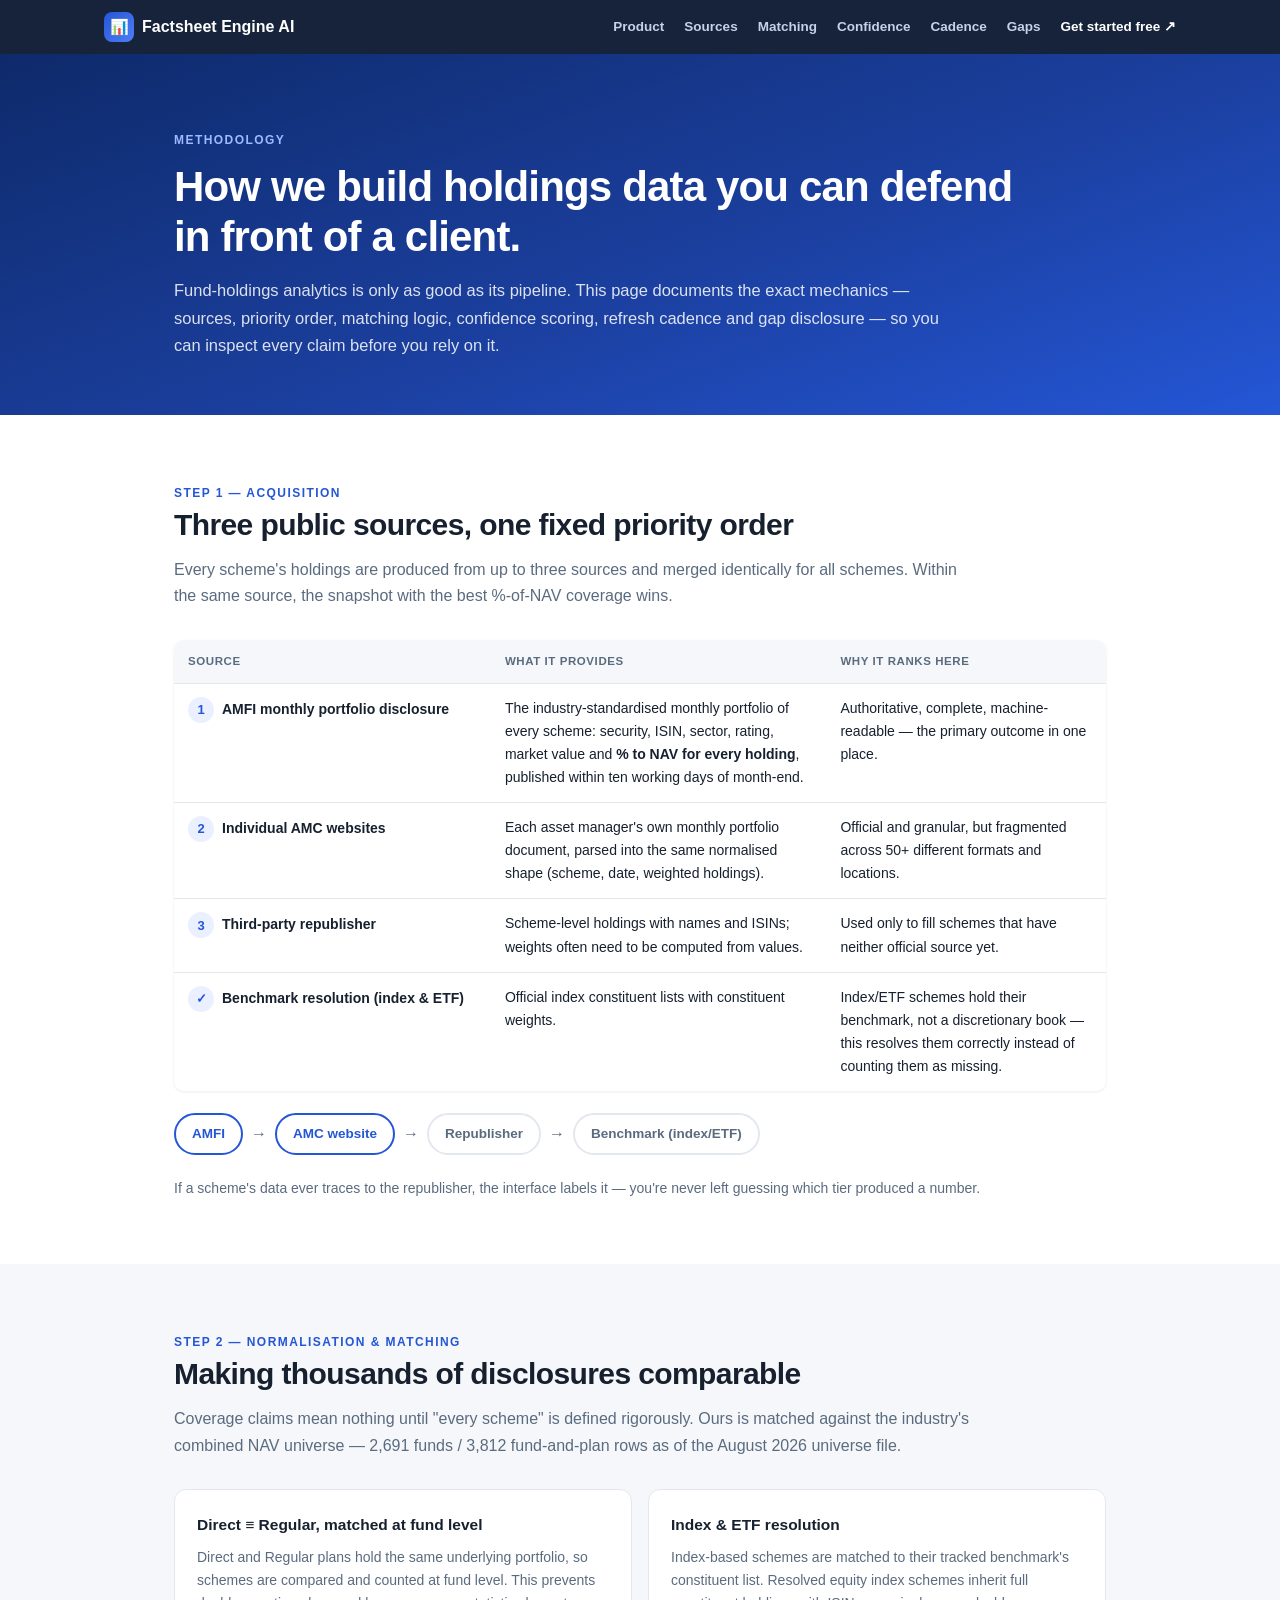
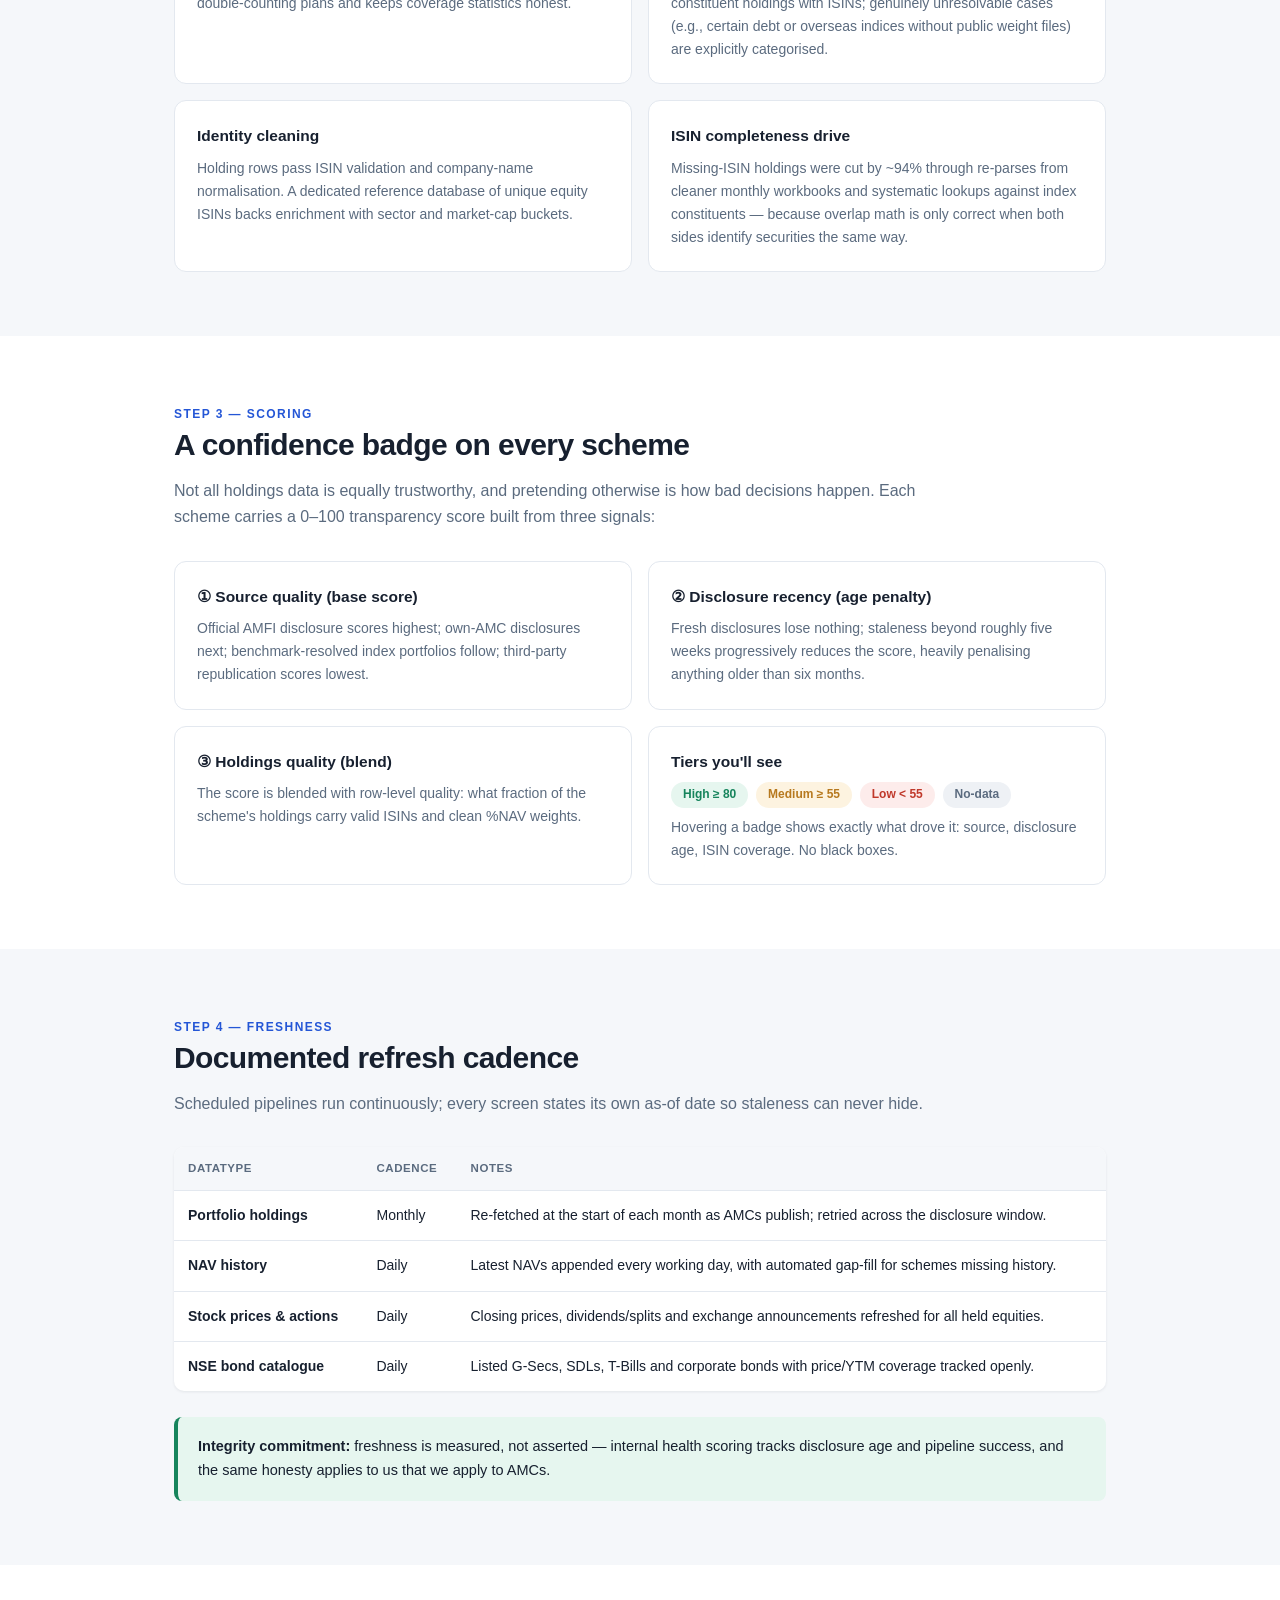
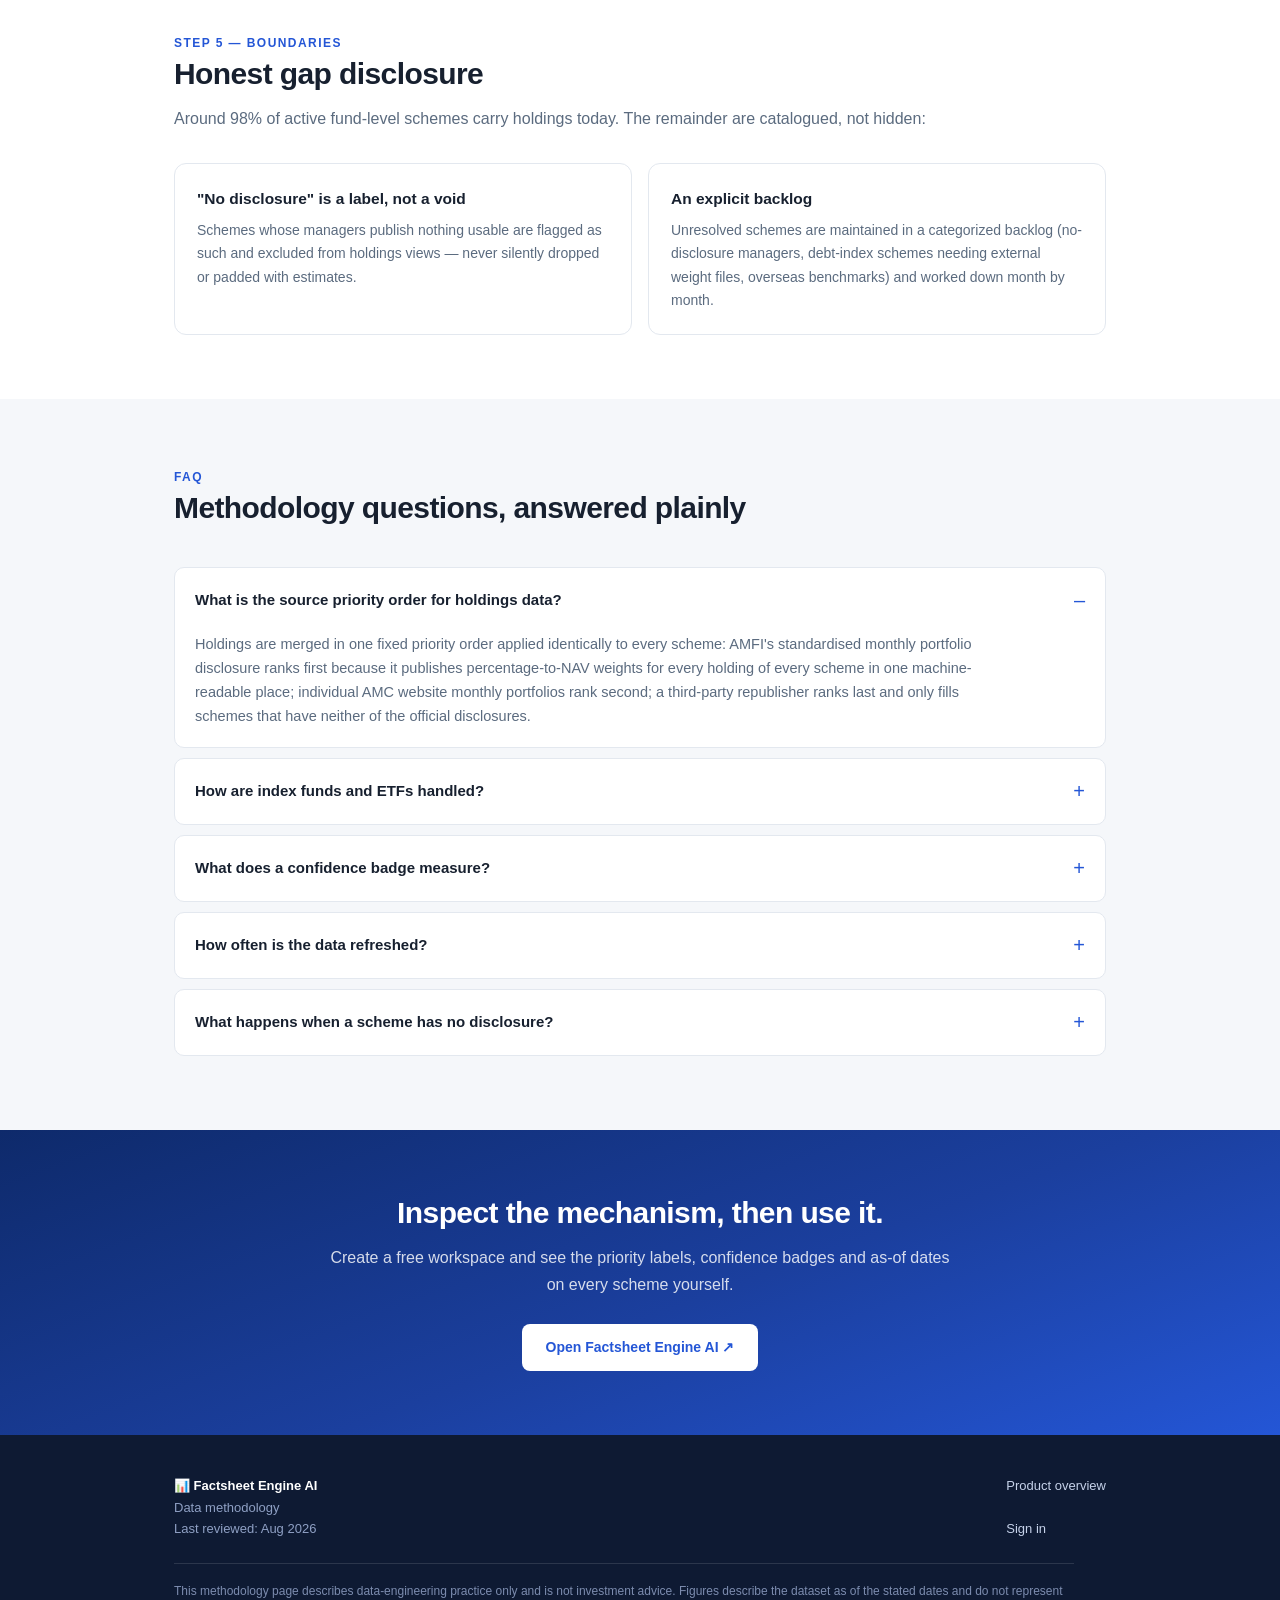
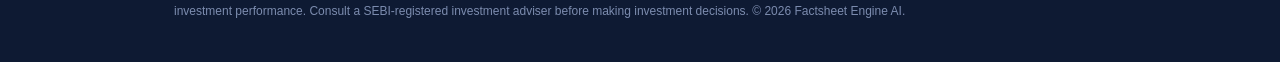
==== website/data-methodology.html @ 9a85bde0 "chore(docs/site): consolidate docs under docs/, add plans + marketing pages, ignore internal docs" ====
<!DOCTYPE html>
<!--
  ============================================================================
  Factsheet Engine AI — Data Methodology Page (GHOST PAGE #2)
  ============================================================================
  Self-contained: inline CSS/JS, no external dependencies.

  GHOST-PAGE DEPLOYMENT (applies to all three pages: /product, /data-methodology,
  /investors):
    • Do NOT add these pages to the main site's menu, footer or any internal
      linking. They must be unreachable by browsing the site normally.
    • Discovery paths ONLY: Google Search Console URL submission, direct URL
      shares (WhatsApp/Reddit/email), and backlinks from external posts.
    • The three pages DO cross-link each other — that cluster is intentional.
    • Keep them out of user-visible breadcrumb trails and HTML sitemaps.
      XML sitemap inclusion below is fine and desired.

  BEFORE PUBLISH — find & replace:
    1) https://www.YOURSITE.com        -> your main-site URL (canonical/OG)
    2) https://YOURAPP.railway.app     -> webapp URL (/register link)

  PASTE INTO YOUR MAIN SITE:
  ---- sitemap.xml entries (all three ghost pages) ---------------------------
  <url><loc>https://www.YOURSITE.com/product</loc><changefreq>weekly</changefreq><priority>0.9</priority></url>
  <url><loc>https://www.YOURSITE.com/data-methodology</loc><changefreq>monthly</changefreq><priority>0.7</priority></url>
  <url><loc>https://www.YOURSITE.com/investors</loc><changefreq>weekly</changefreq><priority>0.8</priority></url>
  (robots.txt AI-crawler allows + llms.txt block: see product-landing.html handoff)
  ============================================================================
-->
<html lang="en">
<head>
<meta charset="UTF-8">
<meta name="viewport" content="width=device-width, initial-scale=1.0">

<title>How Factsheet Engine AI Builds Trustworthy Holdings Data — Methodology</title>
<meta name="description" content="The full mechanism behind our mutual-fund holdings dataset: three disclosure sources merged in a fixed priority order (AMFI first), fund-level matching, index/ETF benchmark resolution, per-scheme confidence scoring, daily refresh pipelines and honest gap disclosure.">
<meta name="keywords" content="AMFI monthly portfolio disclosure, mutual fund holdings data methodology, source priority, confidence scoring, ISIN completeness, index fund benchmark resolution, data aggregation challenges India">
<meta name="robots" content="index,follow,max-image-preview:large">
<meta name="theme-color" content="#0e2a6b">

<!-- TODO: replace domain before publish -->
<link rel="canonical" href="https://www.YOURSITE.com/data-methodology">

<meta property="og:type" content="article">
<meta property="og:site_name" content="Factsheet Engine AI">
<meta property="og:title" content="Data methodology — how Factsheet Engine AI builds holdings data you can defend">
<meta property="og:description" content="Fixed source priority starting with AMFI's standardised disclosures, transparent confidence scoring on every scheme, documented refresh cadence and explicit gap disclosure.">
<meta property="og:url" content="https://www.YOURSITE.com/data-methodology">
<meta property="og:image" content="https://www.YOURSITE.com/assets/og-methodology.jpg">
<meta property="og:image:width" content="1200">
<meta property="og:image:height" content="630">

<meta name="twitter:card" content="summary_large_image">
<meta name="twitter:title" content="Factsheet Engine AI — Data Methodology">
<meta name="twitter:description" content="Three sources, one priority order. Confidence badges on every scheme. Daily refresh. Honest gaps.">

<script type="application/ld+json">
{
  "@context": "https://schema.org",
  "@type": "Dataset",
  "name": "Factsheet Engine AI — Indian Mutual Fund Portfolio Holdings Dataset",
  "description": "Normalised dataset of monthly portfolio holdings for Indian mutual-fund schemes: over 250,000 holding rows across 50+ AMCs (as of August 2026), each holding carrying scheme identity, security identity (ISIN where available), sector, weight (% of NAV) and source attribution. Built by merging AMFI standardised monthly portfolio disclosures, individual AMC website disclosures and a third-party republisher in a fixed priority order, with index/ETF schemes resolved to benchmark constituent lists.",
  "url": "https://www.YOURSITE.com/data-methodology",
  "creator": { "@type": "Organization", "name": "Factsheet Engine AI", "url": "https://www.YOURSITE.com" },
  "temporalCoverage": "2016/2026",
  "isAccessibleForFree": false,
  "keywords": ["mutual fund India", "portfolio holdings", "% to NAV", "ISIN", "AMFI", "SEBI", "overlap analysis"],
  "variableMeasured": ["scheme name", "AMC", "security name", "ISIN", "sector", "percent of NAV", "disclosure date", "source"],
  "citation": "https://www.YOURSITE.com/data-methodology"
}
</script>

<script type="application/ld+json">
{
  "@context": "https://schema.org",
  "@type": "FAQPage",
  "mainEntity": [
    {
      "@type": "Question",
      "name": "What is the source priority order for holdings data?",
      "acceptedAnswer": { "@type": "Answer", "text": "Holdings are merged in one fixed priority order applied identically to every scheme: AMFI's standardised monthly portfolio disclosure ranks first because it publishes percentage-to-NAV weights for every holding of every scheme in one machine-readable place; individual AMC website monthly portfolios rank second; a third-party republisher ranks last and only fills schemes that have neither of the official disclosures." }
    },
    {
      "@type": "Question",
      "name": "How are index funds and ETFs handled?",
      "acceptedAnswer": { "@type": "Answer", "text": "Index and ETF schemes hold their benchmark rather than an actively disclosed portfolio, so they are resolved against official index constituent lists instead of AMC documents. Equity index schemes map to their index constituents with full ISIN lists; schemes whose benchmarks cannot be locally resolved are explicitly flagged as unresolved rather than silently omitted." }
    },
    {
      "@type": "Question",
      "name": "What does a confidence badge measure?",
      "acceptedAnswer": { "@type": "Answer", "text": "Each scheme carries a 0-100 data-confidence score that starts from its source quality (official AMFI disclosure scores highest, third-party republication lowest), subtracts a penalty as the disclosure ages beyond about five weeks, and blends in holdings quality measured by ISIN coverage and weight coverage of its holding rows. Scores map to tiers: High (green) at 80 or above, Medium (amber) at 55 or above, Low (red) below that, and Grey when no disclosure exists at all." }
    },
    {
      "@type": "Question",
      "name": "How often is the data refreshed?",
      "acceptedAnswer": { "@type": "Answer", "text": "Portfolio holdings follow the industry's monthly disclosure cycle and are re-fetched at the start of every month. NAV history, stock prices, corporate actions and the NSE bond catalogue are refreshed daily through scheduled automated pipelines. Every figure in the workspace displays its own as-of date." }
    },
    {
      "@type": "Question",
      "name": "What happens when a scheme has no disclosure?",
      "acceptedAnswer": { "@type": "Answer", "text": "Schemes without any obtainable disclosure are labelled 'no disclosure' and excluded from holdings views rather than being silently dropped or filled with estimates. The platform maintains an explicit backlog of uncovered schemes so users can see exactly where the boundaries of the data are." }
    }
  ]
}
</script>

<style>
  :root{
    --navy-deep:#0e2a6b; --navy:#1b3f9e; --blue:#2456d6; --sidebar:#0e1a33;
    --text:#17202f; --text2:#5b6b7f; --border:#e3e8ef; --bg:#f5f7fa;
    --green:#16845c; --green-soft:#e6f6ef; --amber:#b7791f; --amber-soft:#fdf3e0;
    --red:#c0392b; --radius:12px;
  }
  *{margin:0;padding:0;box-sizing:border-box}
  html{scroll-behavior:smooth}
  body{font-family:-apple-system,BlinkMacSystemFont,"Segoe UI",Roboto,"Helvetica Neue",Arial,sans-serif;color:var(--text);background:#fff;line-height:1.65;-webkit-font-smoothing:antialiased}
  .wrap{max-width:980px;margin:0 auto;padding:0 24px}

  .nav{position:sticky;top:0;z-index:50;background:rgba(14,26,51,.96);backdrop-filter:blur(8px)}
  .nav-inner{max-width:1120px;margin:0 auto;padding:12px 24px;display:flex;align-items:center;gap:18px}
  .brand{display:flex;align-items:center;gap:8px;color:#fff;font-weight:700;font-size:16px;text-decoration:none}
  .brand .logo{background:linear-gradient(135deg,#2456d6,#4f7df7);border-radius:8px;width:30px;height:30px;display:inline-flex;align-items:center;justify-content:center;font-size:15px}
  .nav-links{display:flex;gap:20px;margin-left:auto;flex-wrap:wrap}
  .nav-links a{color:#c6d2ea;font-size:13.5px;font-weight:600;text-decoration:none}
  .nav-links a:hover{color:#fff}
  @media(max-width:760px){.nav-links a:not(.keep){display:none}}

  .hero{background:linear-gradient(160deg,#0e2a6b 0%,#1b3f9e 55%,#2456d6 100%);color:#fff;padding:72px 0 56px}
  .hero .kicker{font-size:12px;font-weight:700;letter-spacing:.12em;text-transform:uppercase;color:#9db9ff}
  .hero h1{font-size:clamp(28px,4.4vw,42px);line-height:1.18;letter-spacing:-.02em;max-width:860px;margin-top:10px}
  .hero p{margin-top:16px;font-size:16.5px;color:rgba(255,255,255,.85);max-width:780px}

  section{padding:64px 0}
  section.alt{background:var(--bg)}
  h2{font-size:clamp(22px,3vw,30px);letter-spacing:-.02em;line-height:1.25;margin-bottom:14px}
  .kicker{font-size:12px;font-weight:700;letter-spacing:.12em;text-transform:uppercase;color:var(--blue)}
  p.lede{color:var(--text2);max-width:800px;font-size:16px;margin-bottom:30px}

  table{width:100%;border-collapse:collapse;background:#fff;border-radius:10px;overflow:hidden;box-shadow:0 1px 3px rgba(16,24,40,.08);font-size:14px}
  th{background:var(--bg);text-align:left;padding:12px 14px;font-size:11.5px;text-transform:uppercase;letter-spacing:.05em;color:var(--text2);border-bottom:1px solid var(--border)}
  td{padding:13px 14px;border-bottom:1px solid var(--border);vertical-align:top}
  tr:last-child td{border-bottom:none}
  td b{white-space:nowrap}
  .rank{display:inline-flex;width:26px;height:26px;border-radius:50%;background:#eaf0ff;color:var(--blue);font-weight:800;font-size:13px;align-items:center;justify-content:center;margin-right:8px}
  .chain{display:flex;flex-wrap:wrap;gap:8px;align-items:center;margin:22px 0;font-size:13.5px;font-weight:700}
  .chain span.node{background:#fff;border:2px solid var(--blue);border-radius:999px;padding:8px 16px;color:var(--blue)}
  .chain span.arrow{color:var(--text2);font-size:16px}
  .chain span.node.dim{border-color:var(--border);color:var(--text2)}

  .grid2{display:grid;grid-template-columns:1fr 1fr;gap:16px}
  @media(max-width:760px){.grid2{grid-template-columns:1fr}}
  .panel{background:#fff;border:1px solid var(--border);border-radius:var(--radius);padding:22px}
  .panel h3{font-size:15.5px;margin-bottom:8px}
  .panel p{font-size:14px;color:var(--text2)}

  .tier{display:inline-block;padding:3px 12px;border-radius:999px;font-size:12px;font-weight:700}
  .t-high{background:var(--green-soft);color:var(--green)}
  .t-med{background:var(--amber-soft);color:var(--amber)}
  .t-low{background:#fdeceb;color:var(--red)}
  .t-none{background:#eef1f5;color:var(--text2)}

  details{border:1px solid var(--border);border-radius:10px;background:#fff;margin-bottom:10px;overflow:hidden}
  summary{cursor:pointer;padding:16px 20px;font-weight:700;font-size:15px;list-style:none;display:flex;justify-content:space-between;align-items:center}
  summary::after{content:"+";font-size:20px;color:var(--blue);font-weight:400}
  details[open] summary::after{content:"–"}
  details .a{padding:0 20px 18px;font-size:14.5px;color:var(--text2);max-width:840px}

  .callout{background:var(--green-soft);border-left:4px solid var(--green);padding:18px 20px;border-radius:8px;font-size:14.5px;margin-top:26px}
  .final{background:linear-gradient(160deg,#0e2a6b 0%,#1b3f9e 55%,#2456d6 100%);color:#fff;text-align:center}
  .final h2{color:#fff}
  .final p{color:rgba(255,255,255,.82);max-width:620px;margin:0 auto 26px}
  .btn{display:inline-block;padding:12px 24px;border-radius:8px;font-size:14px;font-weight:700;text-decoration:none;background:#fff;color:var(--blue)}
  .btn:hover{background:#eaf0ff}

  footer{background:var(--sidebar);color:#8fa0c4;padding:40px 0;font-size:13px}
  footer .cols{display:flex;gap:40px;flex-wrap:wrap;justify-content:space-between;margin-bottom:24px}
  footer a{color:#c6d2ea;text-decoration:none}
  footer a:hover{color:#fff}
  .disclaimer{border-top:1px solid rgba(255,255,255,.12);padding-top:18px;font-size:12px;color:rgba(143,160,196,.85);max-width:900px}
</style>
</head>
<body>

<nav class="nav">
  <div class="nav-inner">
    <a class="brand" href="/product"><span class="logo">📊</span> Factsheet Engine AI</a>
    <div class="nav-links">
      <a href="/product">Product</a>
      <a href="#sources">Sources</a>
      <a href="#matching">Matching</a>
      <a href="#confidence">Confidence</a>
      <a href="#cadence">Cadence</a>
      <a href="#gaps">Gaps</a>
      <!-- TODO: point at live webapp -->
      <a class="keep" href="https://YOURAPP.railway.app/register" style="color:#fff">Get started free ↗</a>
    </div>
  </div>
</nav>

<header class="hero">
  <div class="wrap">
    <span class="kicker">Methodology</span>
    <h1>How we build holdings data you can defend in front of a client.</h1>
    <p>Fund-holdings analytics is only as good as its pipeline. This page documents the
       exact mechanics — sources, priority order, matching logic, confidence scoring,
       refresh cadence and gap disclosure — so you can inspect every claim before you rely on it.</p>
  </div>
</header>

<main>
<section id="sources">
  <div class="wrap">
    <span class="kicker">Step 1 — Acquisition</span>
    <h2>Three public sources, one fixed priority order</h2>
    <p class="lede">Every scheme's holdings are produced from up to three sources and merged identically for all schemes. Within the same source, the snapshot with the best %-of-NAV coverage wins.</p>

    <table>
      <tr><th style="width:34%">Source</th><th>What it provides</th><th style="width:30%">Why it ranks here</th></tr>
      <tr>
        <td><span class="rank">1</span><b>AMFI monthly portfolio disclosure</b></td>
        <td>The industry-standardised monthly portfolio of every scheme: security, ISIN, sector, rating, market value and <b>% to NAV for every holding</b>, published within ten working days of month-end.</td>
        <td>Authoritative, complete, machine-readable — the primary outcome in one place.</td>
      </tr>
      <tr>
        <td><span class="rank">2</span><b>Individual AMC websites</b></td>
        <td>Each asset manager's own monthly portfolio document, parsed into the same normalised shape (scheme, date, weighted holdings).</td>
        <td>Official and granular, but fragmented across 50+ different formats and locations.</td>
      </tr>
      <tr>
        <td><span class="rank">3</span><b>Third-party republisher</b></td>
        <td>Scheme-level holdings with names and ISINs; weights often need to be computed from values.</td>
        <td>Used only to fill schemes that have neither official source yet.</td>
      </tr>
      <tr>
        <td><span class="rank">✓</span><b>Benchmark resolution (index &amp; ETF)</b></td>
        <td>Official index constituent lists with constituent weights.</td>
        <td>Index/ETF schemes hold their benchmark, not a discretionary book — this resolves them correctly instead of counting them as missing.</td>
      </tr>
    </table>

    <div class="chain" aria-label="Source priority chain">
      <span class="node">AMFI</span><span class="arrow">→</span>
      <span class="node">AMC website</span><span class="arrow">→</span>
      <span class="node dim">Republisher</span><span class="arrow">→</span>
      <span class="node dim">Benchmark (index/ETF)</span>
    </div>
    <p style="font-size:14px;color:var(--text2)">If a scheme's data ever traces to the republisher, the interface labels it — you're never left guessing which tier produced a number.</p>
  </div>
</section>

<section id="matching" class="alt">
  <div class="wrap">
    <span class="kicker">Step 2 — Normalisation &amp; matching</span>
    <h2>Making thousands of disclosures comparable</h2>
    <p class="lede">Coverage claims mean nothing until "every scheme" is defined rigorously. Ours is matched against the industry's combined NAV universe — 2,691 funds / 3,812 fund-and-plan rows as of the August 2026 universe file.</p>
    <div class="grid2">
      <div class="panel"><h3>Direct ≡ Regular, matched at fund level</h3><p>Direct and Regular plans hold the same underlying portfolio, so schemes are compared and counted at fund level. This prevents double-counting plans and keeps coverage statistics honest.</p></div>
      <div class="panel"><h3>Index &amp; ETF resolution</h3><p>Index-based schemes are matched to their tracked benchmark's constituent list. Resolved equity index schemes inherit full constituent holdings with ISINs; genuinely unresolvable cases (e.g., certain debt or overseas indices without public weight files) are explicitly categorised.</p></div>
      <div class="panel"><h3>Identity cleaning</h3><p>Holding rows pass ISIN validation and company-name normalisation. A dedicated reference database of unique equity ISINs backs enrichment with sector and market-cap buckets.</p></div>
      <div class="panel"><h3>ISIN completeness drive</h3><p>Missing-ISIN holdings were cut by ~94% through re-parses from cleaner monthly workbooks and systematic lookups against index constituents — because overlap math is only correct when both sides identify securities the same way.</p></div>
    </div>
  </div>
</section>

<section id="confidence">
  <div class="wrap">
    <span class="kicker">Step 3 — Scoring</span>
    <h2>A confidence badge on every scheme</h2>
    <p class="lede">Not all holdings data is equally trustworthy, and pretending otherwise is how bad decisions happen. Each scheme carries a 0–100 transparency score built from three signals:</p>
    <div class="grid2">
      <div class="panel"><h3>① Source quality (base score)</h3><p>Official AMFI disclosure scores highest; own-AMC disclosures next; benchmark-resolved index portfolios follow; third-party republication scores lowest.</p></div>
      <div class="panel"><h3>② Disclosure recency (age penalty)</h3><p>Fresh disclosures lose nothing; staleness beyond roughly five weeks progressively reduces the score, heavily penalising anything older than six months.</p></div>
      <div class="panel"><h3>③ Holdings quality (blend)</h3><p>The score is blended with row-level quality: what fraction of the scheme's holdings carry valid ISINs and clean %NAV weights.</p></div>
      <div class="panel"><h3>Tiers you'll see</h3>
        <p><span class="tier t-high">High ≥ 80</span>&nbsp; <span class="tier t-med">Medium ≥ 55</span>&nbsp; <span class="tier t-low">Low &lt; 55</span>&nbsp; <span class="tier t-none">No-data</span></p>
        <p style="margin-top:8px">Hovering a badge shows exactly what drove it: source, disclosure age, ISIN coverage. No black boxes.</p>
      </div>
    </div>
  </div>
</section>

<section id="cadence" class="alt">
  <div class="wrap">
    <span class="kicker">Step 4 — Freshness</span>
    <h2>Documented refresh cadence</h2>
    <p class="lede">Scheduled pipelines run continuously; every screen states its own as-of date so staleness can never hide.</p>
    <table>
      <tr><th>Datatype</th><th>Cadence</th><th>Notes</th></tr>
      <tr><td><b>Portfolio holdings</b></td><td>Monthly</td><td>Re-fetched at the start of each month as AMCs publish; retried across the disclosure window.</td></tr>
      <tr><td><b>NAV history</b></td><td>Daily</td><td>Latest NAVs appended every working day, with automated gap-fill for schemes missing history.</td></tr>
      <tr><td><b>Stock prices &amp; actions</b></td><td>Daily</td><td>Closing prices, dividends/splits and exchange announcements refreshed for all held equities.</td></tr>
      <tr><td><b>NSE bond catalogue</b></td><td>Daily</td><td>Listed G-Secs, SDLs, T-Bills and corporate bonds with price/YTM coverage tracked openly.</td></tr>
    </table>
    <div class="callout"><b>Integrity commitment:</b> freshness is measured, not asserted — internal health scoring tracks disclosure age and pipeline success, and the same honesty applies to us that we apply to AMCs.</div>
  </div>
</section>

<section id="gaps">
  <div class="wrap">
    <span class="kicker">Step 5 — Boundaries</span>
    <h2>Honest gap disclosure</h2>
    <p class="lede">Around 98% of active fund-level schemes carry holdings today. The remainder are catalogued, not hidden:</p>
    <div class="grid2">
      <div class="panel"><h3>"No disclosure" is a label, not a void</h3><p>Schemes whose managers publish nothing usable are flagged as such and excluded from holdings views — never silently dropped or padded with estimates.</p></div>
      <div class="panel"><h3>An explicit backlog</h3><p>Unresolved schemes are maintained in a categorized backlog (no-disclosure managers, debt-index schemes needing external weight files, overseas benchmarks) and worked down month by month.</p></div>
    </div>
  </div>
</section>

<section id="faq" class="alt">
  <div class="wrap">
    <span class="kicker">FAQ</span>
    <h2>Methodology questions, answered plainly</h2>
    <br>
    <details open><summary>What is the source priority order for holdings data?</summary><div class="a">Holdings are merged in one fixed priority order applied identically to every scheme: AMFI's standardised monthly portfolio disclosure ranks first because it publishes percentage-to-NAV weights for every holding of every scheme in one machine-readable place; individual AMC website monthly portfolios rank second; a third-party republisher ranks last and only fills schemes that have neither of the official disclosures.</div></details>
    <details><summary>How are index funds and ETFs handled?</summary><div class="a">Index and ETF schemes hold their benchmark rather than an actively disclosed portfolio, so they are resolved against official index constituent lists instead of AMC documents. Equity index schemes map to their index constituents with full ISIN lists; schemes whose benchmarks cannot be locally resolved are explicitly flagged as unresolved rather than silently omitted.</div></details>
    <details><summary>What does a confidence badge measure?</summary><div class="a">Each scheme carries a 0-100 data-confidence score that starts from its source quality (official AMFI disclosure scores highest, third-party republication lowest), subtracts a penalty as the disclosure ages beyond about five weeks, and blends in holdings quality measured by ISIN coverage and weight coverage of its holding rows. Scores map to tiers: High (green) at 80 or above, Medium (amber) at 55 or above, Low (red) below that, and Grey when no disclosure exists at all.</div></details>
    <details><summary>How often is the data refreshed?</summary><div class="a">Portfolio holdings follow the industry's monthly disclosure cycle and are re-fetched at the start of every month. NAV history, stock prices, corporate actions and the NSE bond catalogue are refreshed daily through scheduled automated pipelines. Every figure in the workspace displays its own as-of date.</div></details>
    <details><summary>What happens when a scheme has no disclosure?</summary><div class="a">Schemes without any obtainable disclosure are labelled 'no disclosure' and excluded from holdings views rather than being silently dropped or filled with estimates. The platform maintains an explicit backlog of uncovered schemes so users can see exactly where the boundaries of the data are.</div></details>
  </div>
</section>

<section class="final">
  <div class="wrap">
    <h2>Inspect the mechanism, then use it.</h2>
    <p>Create a free workspace and see the priority labels, confidence badges and as-of dates on every scheme yourself.</p>
    <!-- TODO: point at live webapp -->
    <a class="btn" href="https://YOURAPP.railway.app/register">Open Factsheet Engine AI ↗</a>
  </div>
</section>
</main>

<footer>
  <div class="wrap">
    <div class="cols">
      <div><b style="color:#fff">📊 Factsheet Engine AI</b><br>Data methodology<br>Last reviewed: Aug 2026</div>
      <div>
        <a href="/product">Product overview</a><br><br>
        <a href="https://YOURAPP.railway.app/login">Sign in</a>
      </div>
    </div>
    <p class="disclaimer">This methodology page describes data-engineering practice only and is not investment advice. Figures describe the dataset as of the stated dates and do not represent investment performance. Consult a SEBI-registered investment adviser before making investment decisions. © 2026 Factsheet Engine AI.</p>
  </div>
</footer>

<script>
  // Minimal enhancement only — all content is static HTML (crawler-safe).
  document.querySelectorAll('details').forEach(function(d){
    d.addEventListener('toggle', function(){
      if(d.open){ document.querySelectorAll('details').forEach(function(o){ if(o!==d) o.open=false; }); }
    });
  });
</script>
</body>
</html>
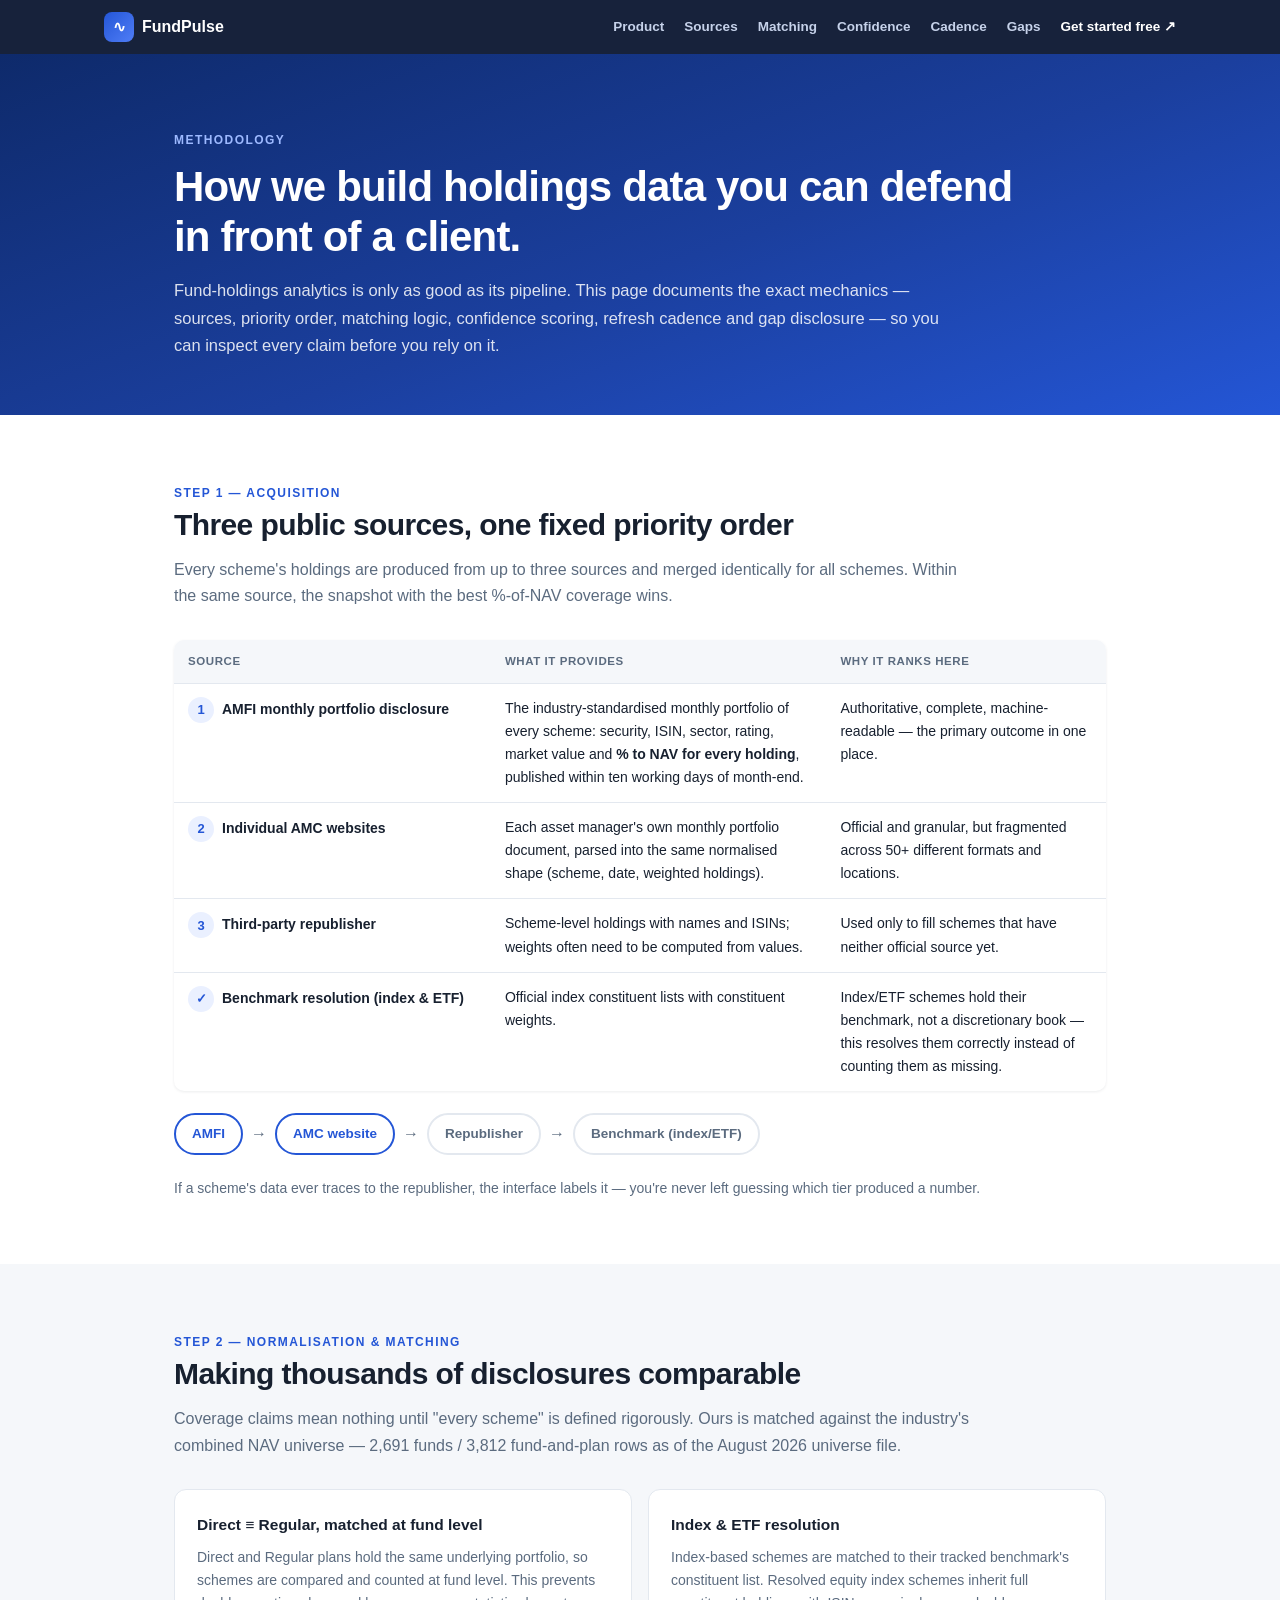
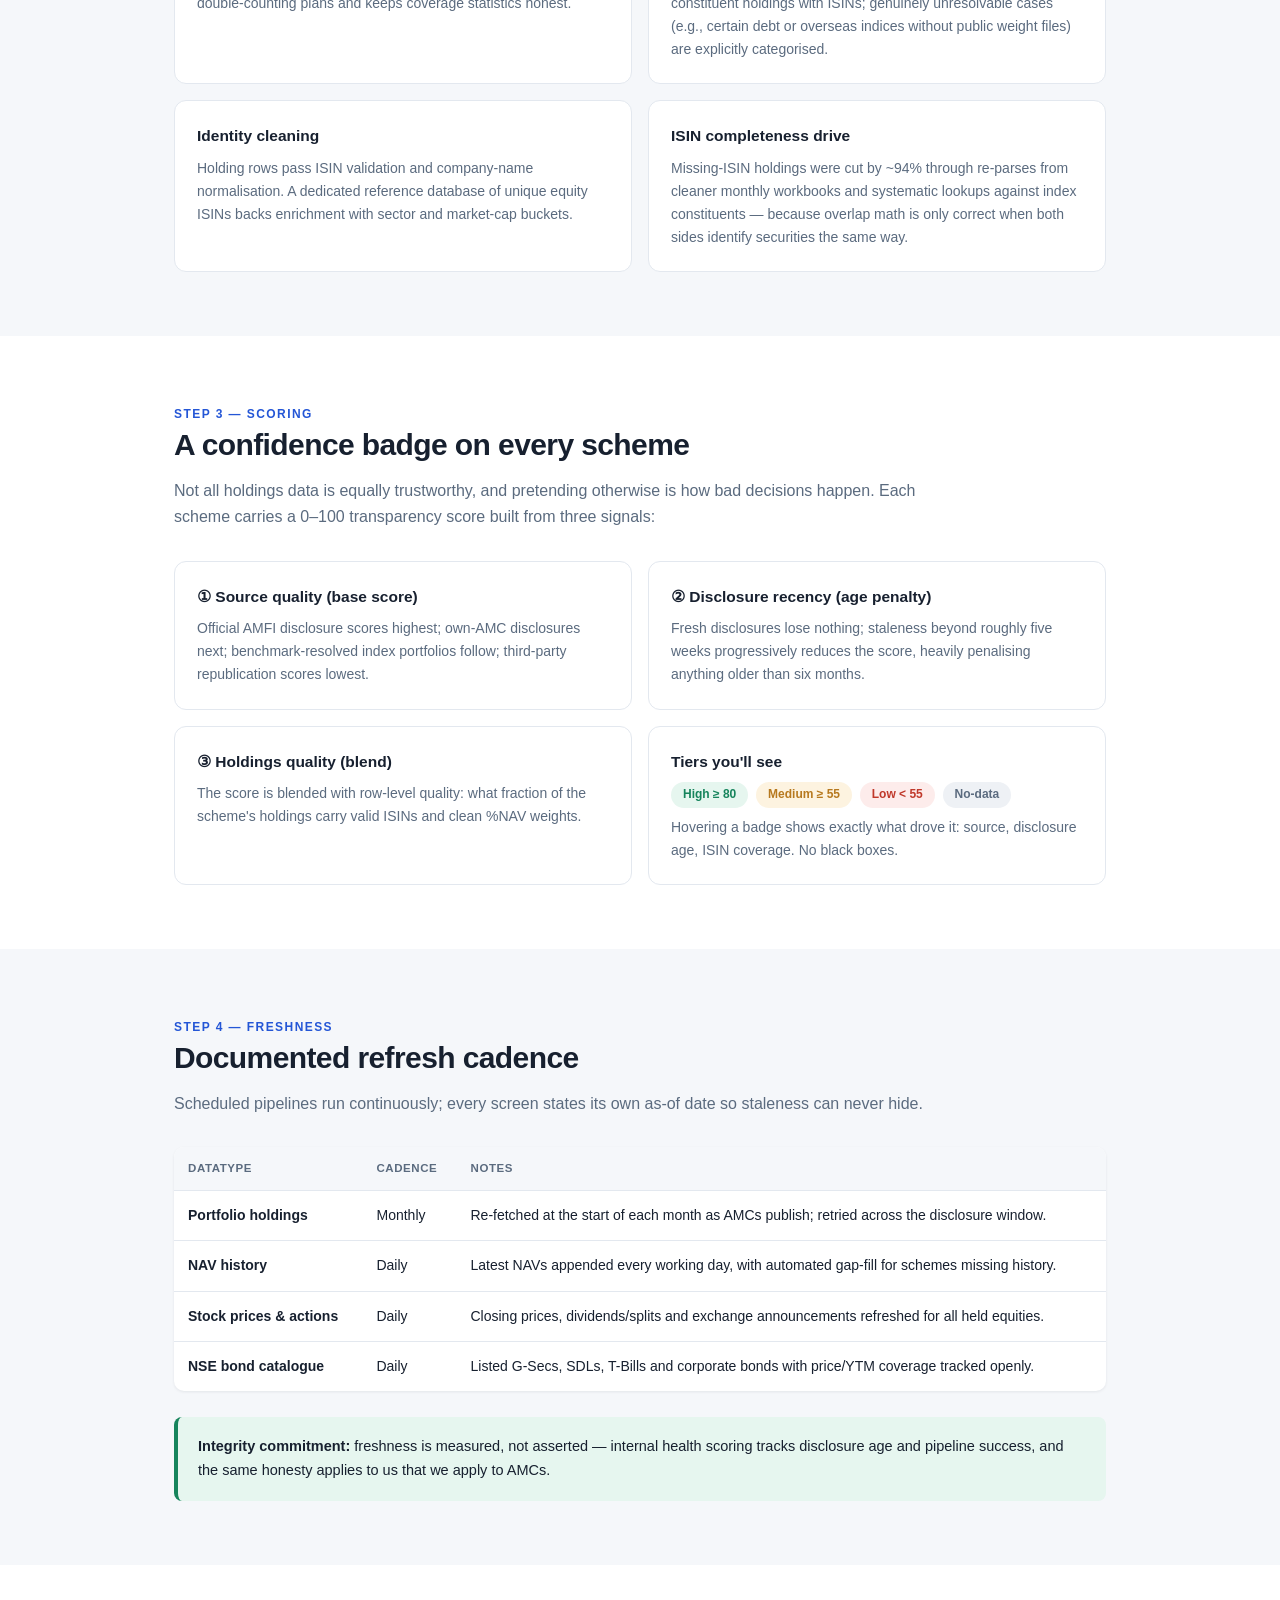
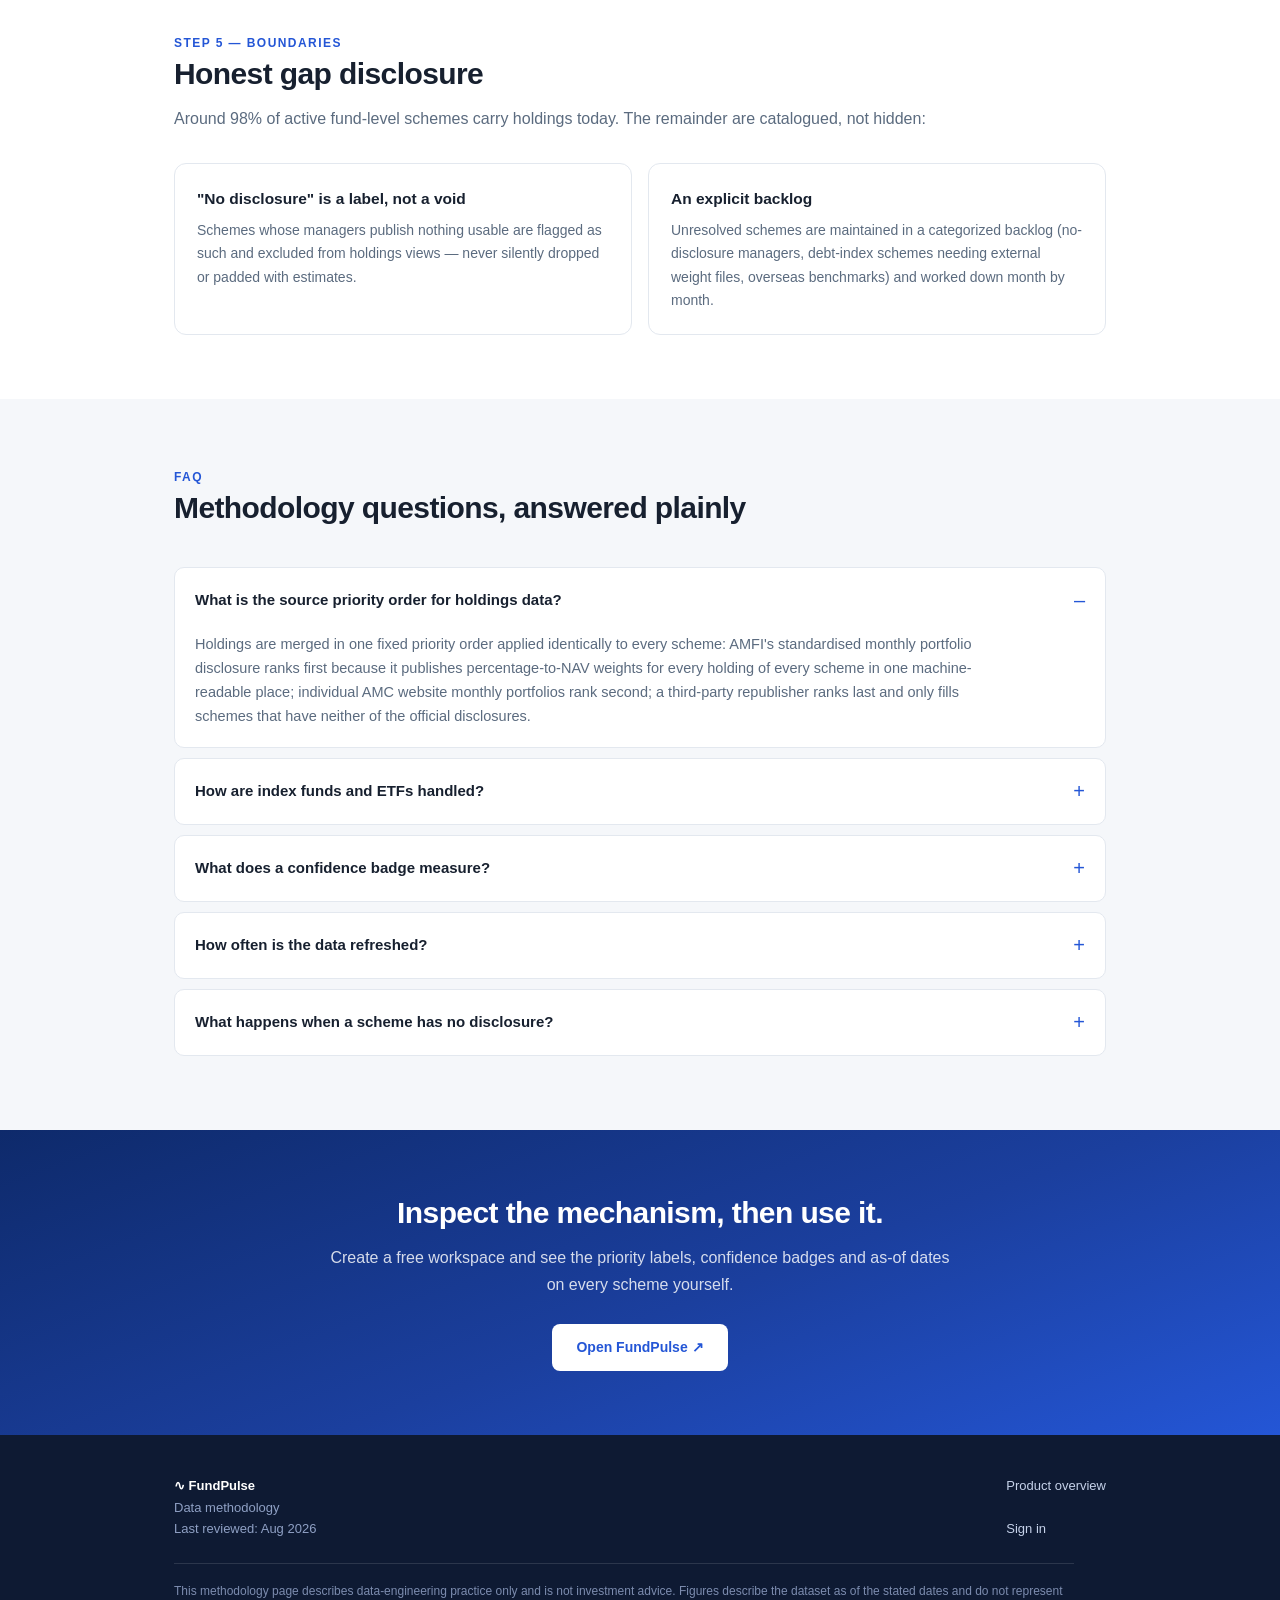
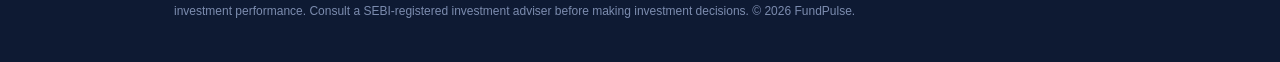
==== commit b9bbc4c9: "feat(brand): rebrand Factsheet Engine AI -> FundPulse [R1] - 71 replacements across 14 user-facing f" ====
--- a/website/data-methodology.html
+++ b/website/data-methodology.html
@@ -1,7 +1,7 @@
 <!DOCTYPE html>
 <!--
   ============================================================================
-  Factsheet Engine AI — Data Methodology Page (GHOST PAGE #2)
+  FundPulse — Data Methodology Page (GHOST PAGE #2)
   ============================================================================
   Self-contained: inline CSS/JS, no external dependencies.
 
@@ -32,7 +32,7 @@
 <meta charset="UTF-8">
 <meta name="viewport" content="width=device-width, initial-scale=1.0">
 
-<title>How Factsheet Engine AI Builds Trustworthy Holdings Data — Methodology</title>
+<title>How FundPulse Builds Trustworthy Holdings Data — Methodology</title>
 <meta name="description" content="The full mechanism behind our mutual-fund holdings dataset: three disclosure sources merged in a fixed priority order (AMFI first), fund-level matching, index/ETF benchmark resolution, per-scheme confidence scoring, daily refresh pipelines and honest gap disclosure.">
 <meta name="keywords" content="AMFI monthly portfolio disclosure, mutual fund holdings data methodology, source priority, confidence scoring, ISIN completeness, index fund benchmark resolution, data aggregation challenges India">
 <meta name="robots" content="index,follow,max-image-preview:large">
@@ -42,8 +42,8 @@
 <link rel="canonical" href="https://www.YOURSITE.com/data-methodology">
 
 <meta property="og:type" content="article">
-<meta property="og:site_name" content="Factsheet Engine AI">
-<meta property="og:title" content="Data methodology — how Factsheet Engine AI builds holdings data you can defend">
+<meta property="og:site_name" content="FundPulse">
+<meta property="og:title" content="Data methodology — how FundPulse builds holdings data you can defend">
 <meta property="og:description" content="Fixed source priority starting with AMFI's standardised disclosures, transparent confidence scoring on every scheme, documented refresh cadence and explicit gap disclosure.">
 <meta property="og:url" content="https://www.YOURSITE.com/data-methodology">
 <meta property="og:image" content="https://www.YOURSITE.com/assets/og-methodology.jpg">
@@ -51,17 +51,17 @@
 <meta property="og:image:height" content="630">
 
 <meta name="twitter:card" content="summary_large_image">
-<meta name="twitter:title" content="Factsheet Engine AI — Data Methodology">
+<meta name="twitter:title" content="FundPulse — Data Methodology">
 <meta name="twitter:description" content="Three sources, one priority order. Confidence badges on every scheme. Daily refresh. Honest gaps.">
 
 <script type="application/ld+json">
 {
   "@context": "https://schema.org",
   "@type": "Dataset",
-  "name": "Factsheet Engine AI — Indian Mutual Fund Portfolio Holdings Dataset",
+  "name": "FundPulse — Indian Mutual Fund Portfolio Holdings Dataset",
   "description": "Normalised dataset of monthly portfolio holdings for Indian mutual-fund schemes: over 250,000 holding rows across 50+ AMCs (as of August 2026), each holding carrying scheme identity, security identity (ISIN where available), sector, weight (% of NAV) and source attribution. Built by merging AMFI standardised monthly portfolio disclosures, individual AMC website disclosures and a third-party republisher in a fixed priority order, with index/ETF schemes resolved to benchmark constituent lists.",
   "url": "https://www.YOURSITE.com/data-methodology",
-  "creator": { "@type": "Organization", "name": "Factsheet Engine AI", "url": "https://www.YOURSITE.com" },
+  "creator": { "@type": "Organization", "name": "FundPulse", "url": "https://www.YOURSITE.com" },
   "temporalCoverage": "2016/2026",
   "isAccessibleForFree": false,
   "keywords": ["mutual fund India", "portfolio holdings", "% to NAV", "ISIN", "AMFI", "SEBI", "overlap analysis"],
@@ -183,7 +183,7 @@
 
 <nav class="nav">
   <div class="nav-inner">
-    <a class="brand" href="/product"><span class="logo">📊</span> Factsheet Engine AI</a>
+    <a class="brand" href="/product"><span class="logo" aria-hidden="true">∿</span> FundPulse</a>
     <div class="nav-links">
       <a href="/product">Product</a>
       <a href="#sources">Sources</a>
@@ -325,7 +325,7 @@
     <h2>Inspect the mechanism, then use it.</h2>
     <p>Create a free workspace and see the priority labels, confidence badges and as-of dates on every scheme yourself.</p>
     <!-- TODO: point at live webapp -->
-    <a class="btn" href="https://YOURAPP.railway.app/register">Open Factsheet Engine AI ↗</a>
+    <a class="btn" href="https://YOURAPP.railway.app/register">Open FundPulse ↗</a>
   </div>
 </section>
 </main>
@@ -333,13 +333,13 @@
 <footer>
   <div class="wrap">
     <div class="cols">
-      <div><b style="color:#fff">📊 Factsheet Engine AI</b><br>Data methodology<br>Last reviewed: Aug 2026</div>
+      <div><b style="color:#fff">∿ FundPulse</b><br>Data methodology<br>Last reviewed: Aug 2026</div>
       <div>
         <a href="/product">Product overview</a><br><br>
         <a href="https://YOURAPP.railway.app/login">Sign in</a>
       </div>
     </div>
-    <p class="disclaimer">This methodology page describes data-engineering practice only and is not investment advice. Figures describe the dataset as of the stated dates and do not represent investment performance. Consult a SEBI-registered investment adviser before making investment decisions. © 2026 Factsheet Engine AI.</p>
+    <p class="disclaimer">This methodology page describes data-engineering practice only and is not investment advice. Figures describe the dataset as of the stated dates and do not represent investment performance. Consult a SEBI-registered investment adviser before making investment decisions. © 2026 FundPulse.</p>
   </div>
 </footer>
 
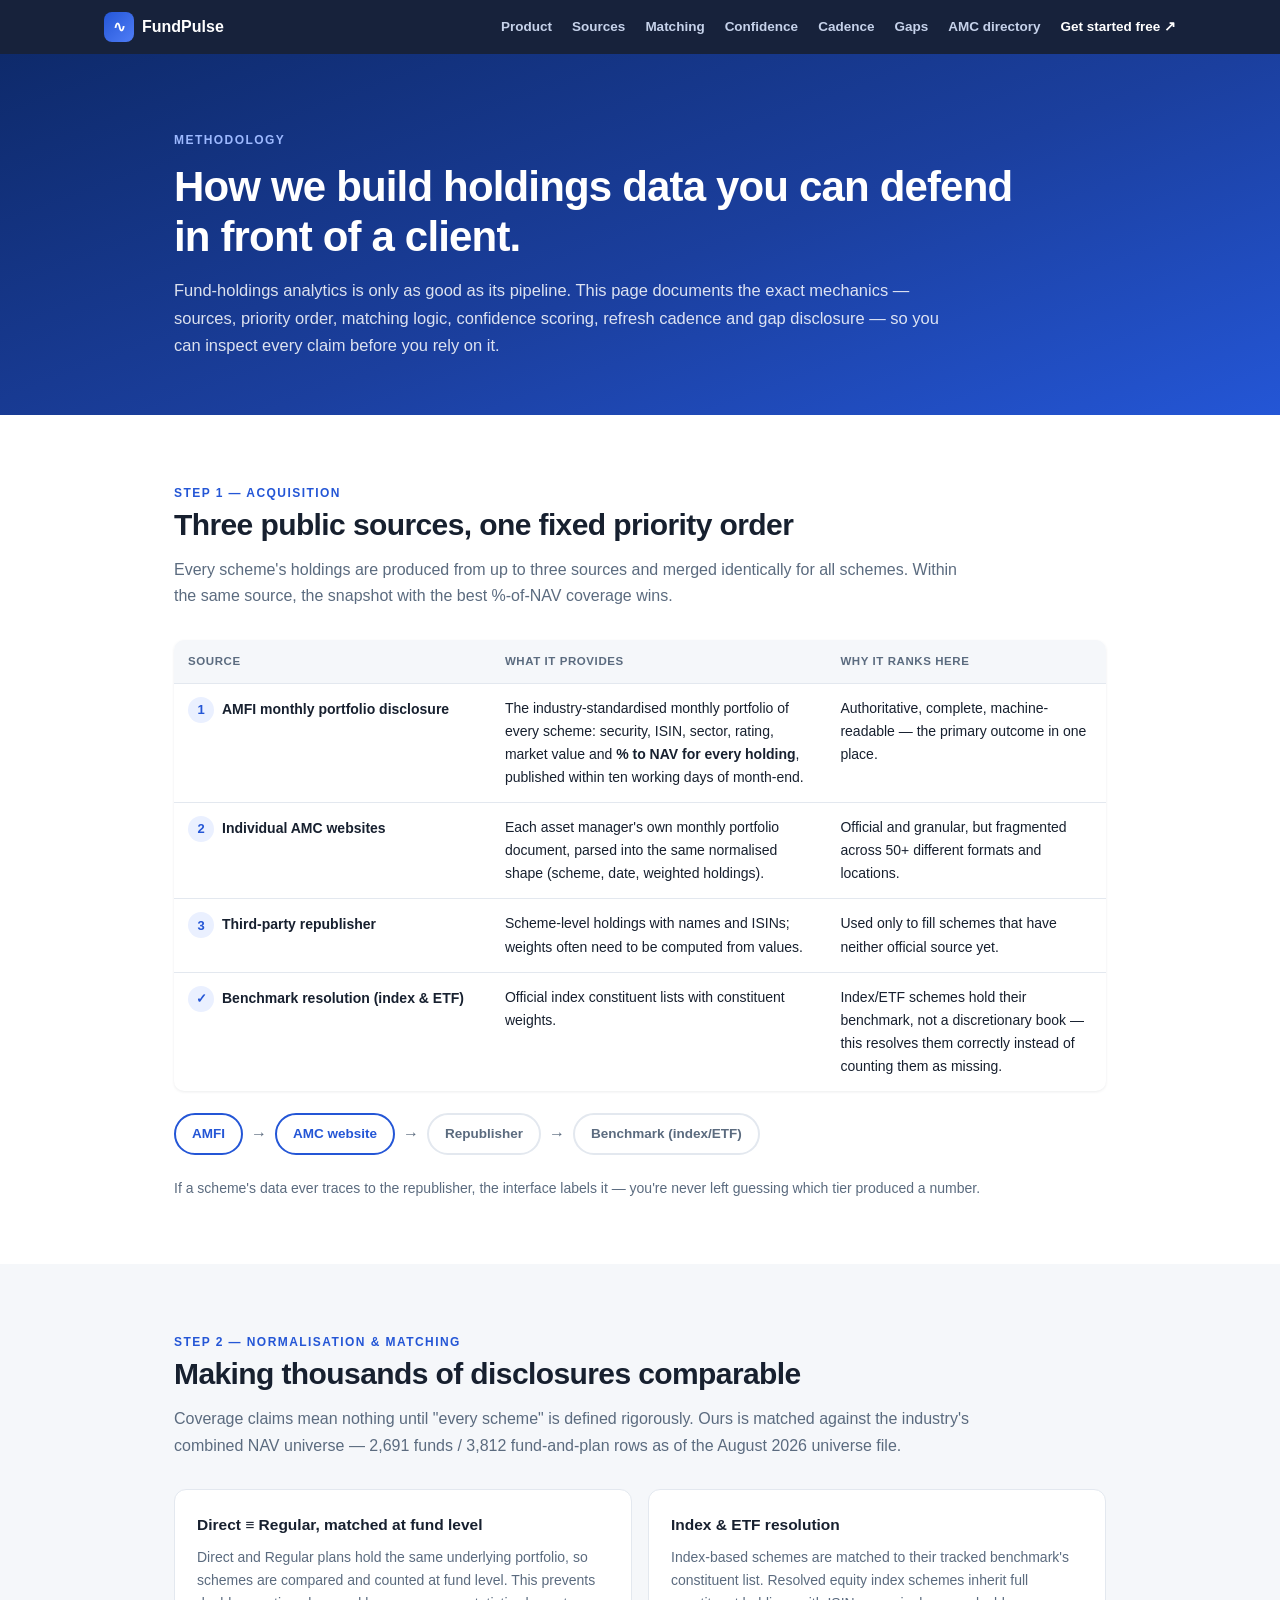
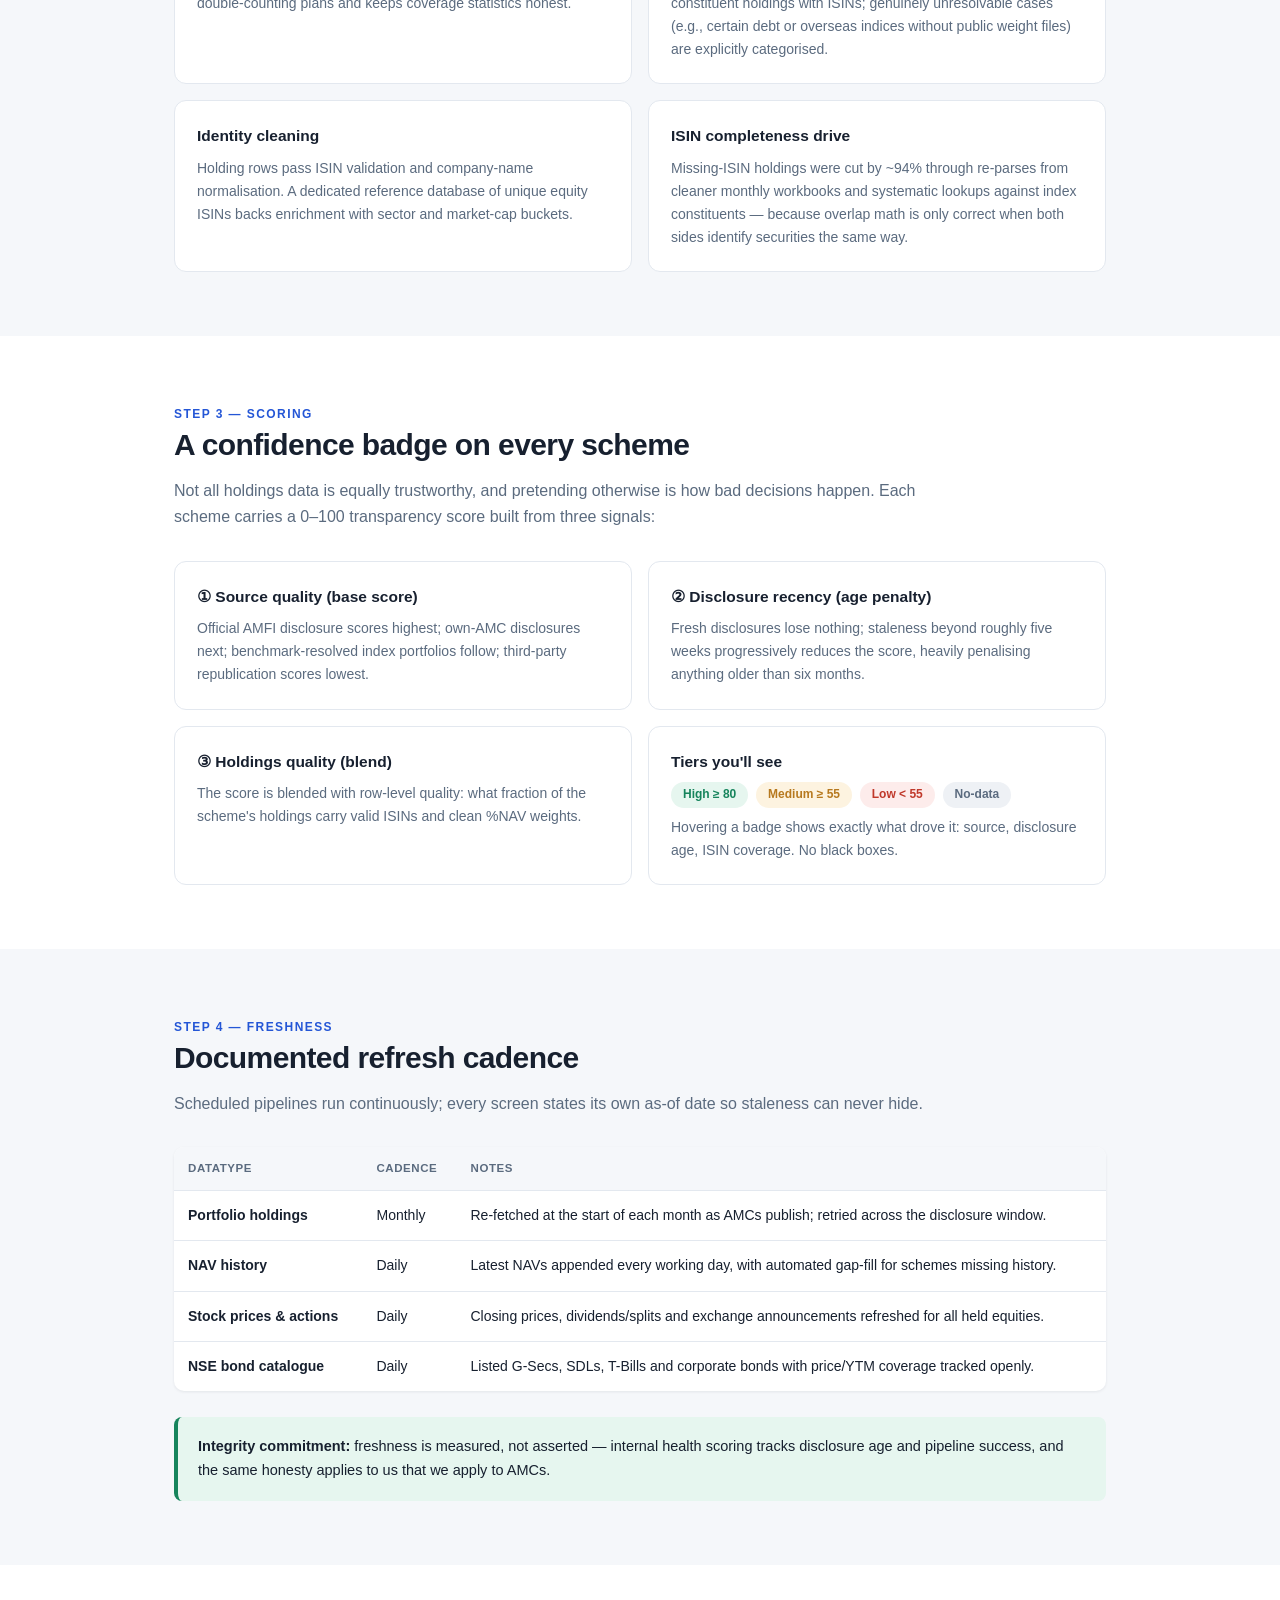
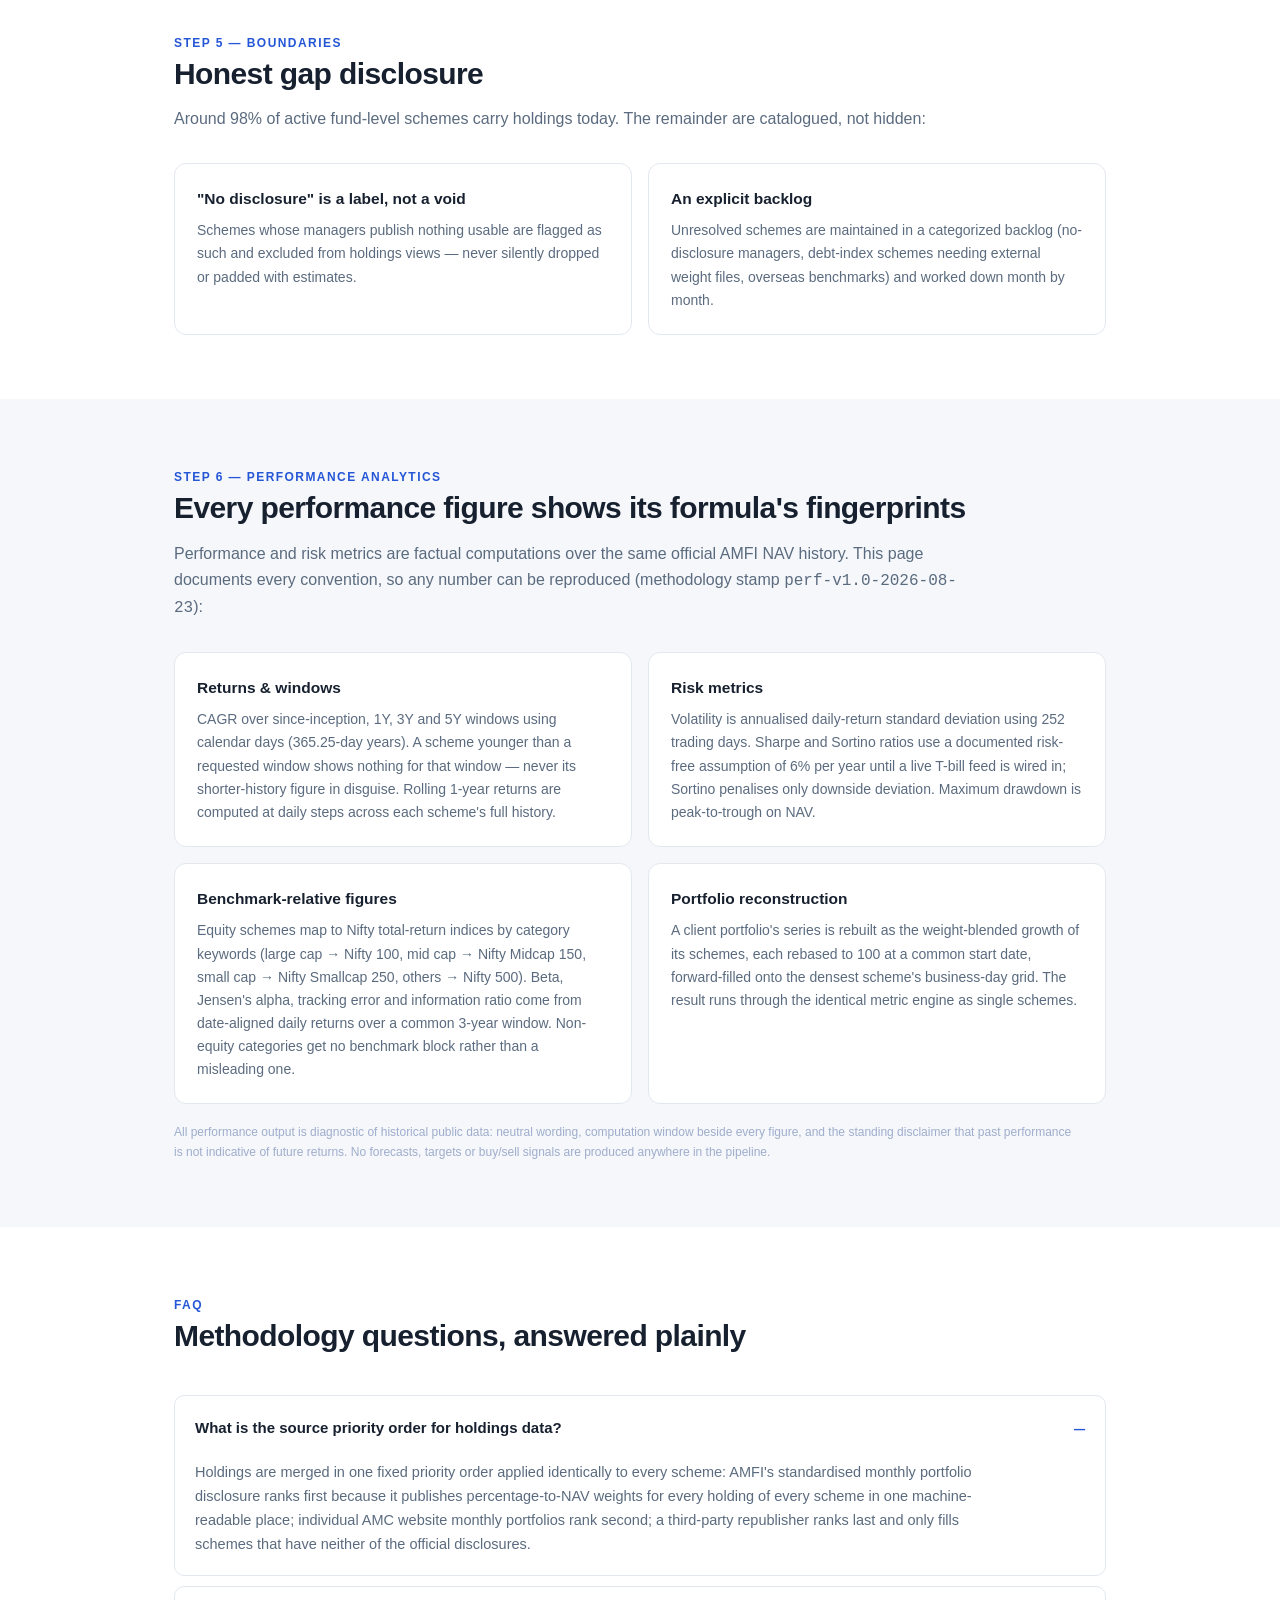
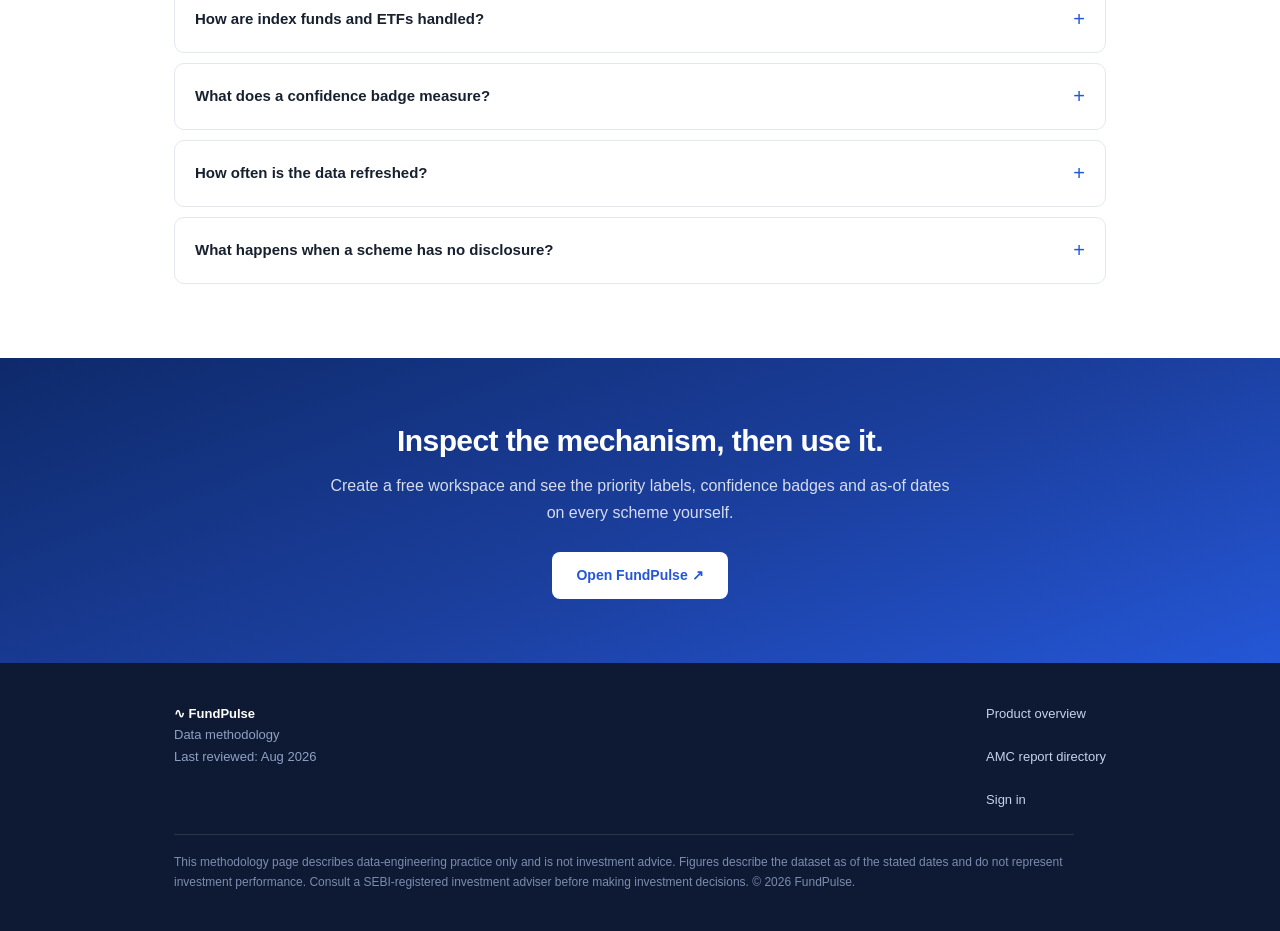
==== commit 896ba1c7: "feat(web): performance analytics suite, waitlist endpoint, AMC directory [ANA1-5,WEB2,W1] - ANA1: we" ====
--- a/website/data-methodology.html
+++ b/website/data-methodology.html
@@ -191,6 +191,7 @@
       <a href="#confidence">Confidence</a>
       <a href="#cadence">Cadence</a>
       <a href="#gaps">Gaps</a>
+      <a href="/amc-directory" class="keep">AMC directory</a>
       <!-- TODO: point at live webapp -->
       <a class="keep" href="https://YOURAPP.railway.app/register" style="color:#fff">Get started free ↗</a>
     </div>
@@ -307,7 +308,22 @@
   </div>
 </section>
 
-<section id="faq" class="alt">
+<section id="performance" class="alt">
+  <div class="wrap">
+    <span class="kicker">Step 6 — Performance analytics</span>
+    <h2>Every performance figure shows its formula's fingerprints</h2>
+    <p class="lede">Performance and risk metrics are factual computations over the same official AMFI NAV history. This page documents every convention, so any number can be reproduced (methodology stamp <code>perf-v1.0-2026-08-23</code>):</p>
+    <div class="grid2">
+      <div class="panel"><h3>Returns &amp; windows</h3><p>CAGR over since-inception, 1Y, 3Y and 5Y windows using calendar days (365.25-day years). A scheme younger than a requested window shows nothing for that window — never its shorter-history figure in disguise. Rolling 1-year returns are computed at daily steps across each scheme's full history.</p></div>
+      <div class="panel"><h3>Risk metrics</h3><p>Volatility is annualised daily-return standard deviation using 252 trading days. Sharpe and Sortino ratios use a documented risk-free assumption of 6% per year until a live T-bill feed is wired in; Sortino penalises only downside deviation. Maximum drawdown is peak-to-trough on NAV.</p></div>
+      <div class="panel"><h3>Benchmark-relative figures</h3><p>Equity schemes map to Nifty total-return indices by category keywords (large cap → Nifty 100, mid cap → Nifty Midcap 150, small cap → Nifty Smallcap 250, others → Nifty 500). Beta, Jensen's alpha, tracking error and information ratio come from date-aligned daily returns over a common 3-year window. Non-equity categories get no benchmark block rather than a misleading one.</p></div>
+      <div class="panel"><h3>Portfolio reconstruction</h3><p>A client portfolio's series is rebuilt as the weight-blended growth of its schemes, each rebased to 100 at a common start date, forward-filled onto the densest scheme's business-day grid. The result runs through the identical metric engine as single schemes.</p></div>
+    </div>
+    <p class="disclaimer">All performance output is diagnostic of historical public data: neutral wording, computation window beside every figure, and the standing disclaimer that past performance is not indicative of future returns. No forecasts, targets or buy/sell signals are produced anywhere in the pipeline.</p>
+  </div>
+</section>
+
+<section id="faq">
   <div class="wrap">
     <span class="kicker">FAQ</span>
     <h2>Methodology questions, answered plainly</h2>
@@ -336,6 +352,7 @@
       <div><b style="color:#fff">∿ FundPulse</b><br>Data methodology<br>Last reviewed: Aug 2026</div>
       <div>
         <a href="/product">Product overview</a><br><br>
+        <a href="/amc-directory">AMC report directory</a><br><br>
         <a href="https://YOURAPP.railway.app/login">Sign in</a>
       </div>
     </div>
